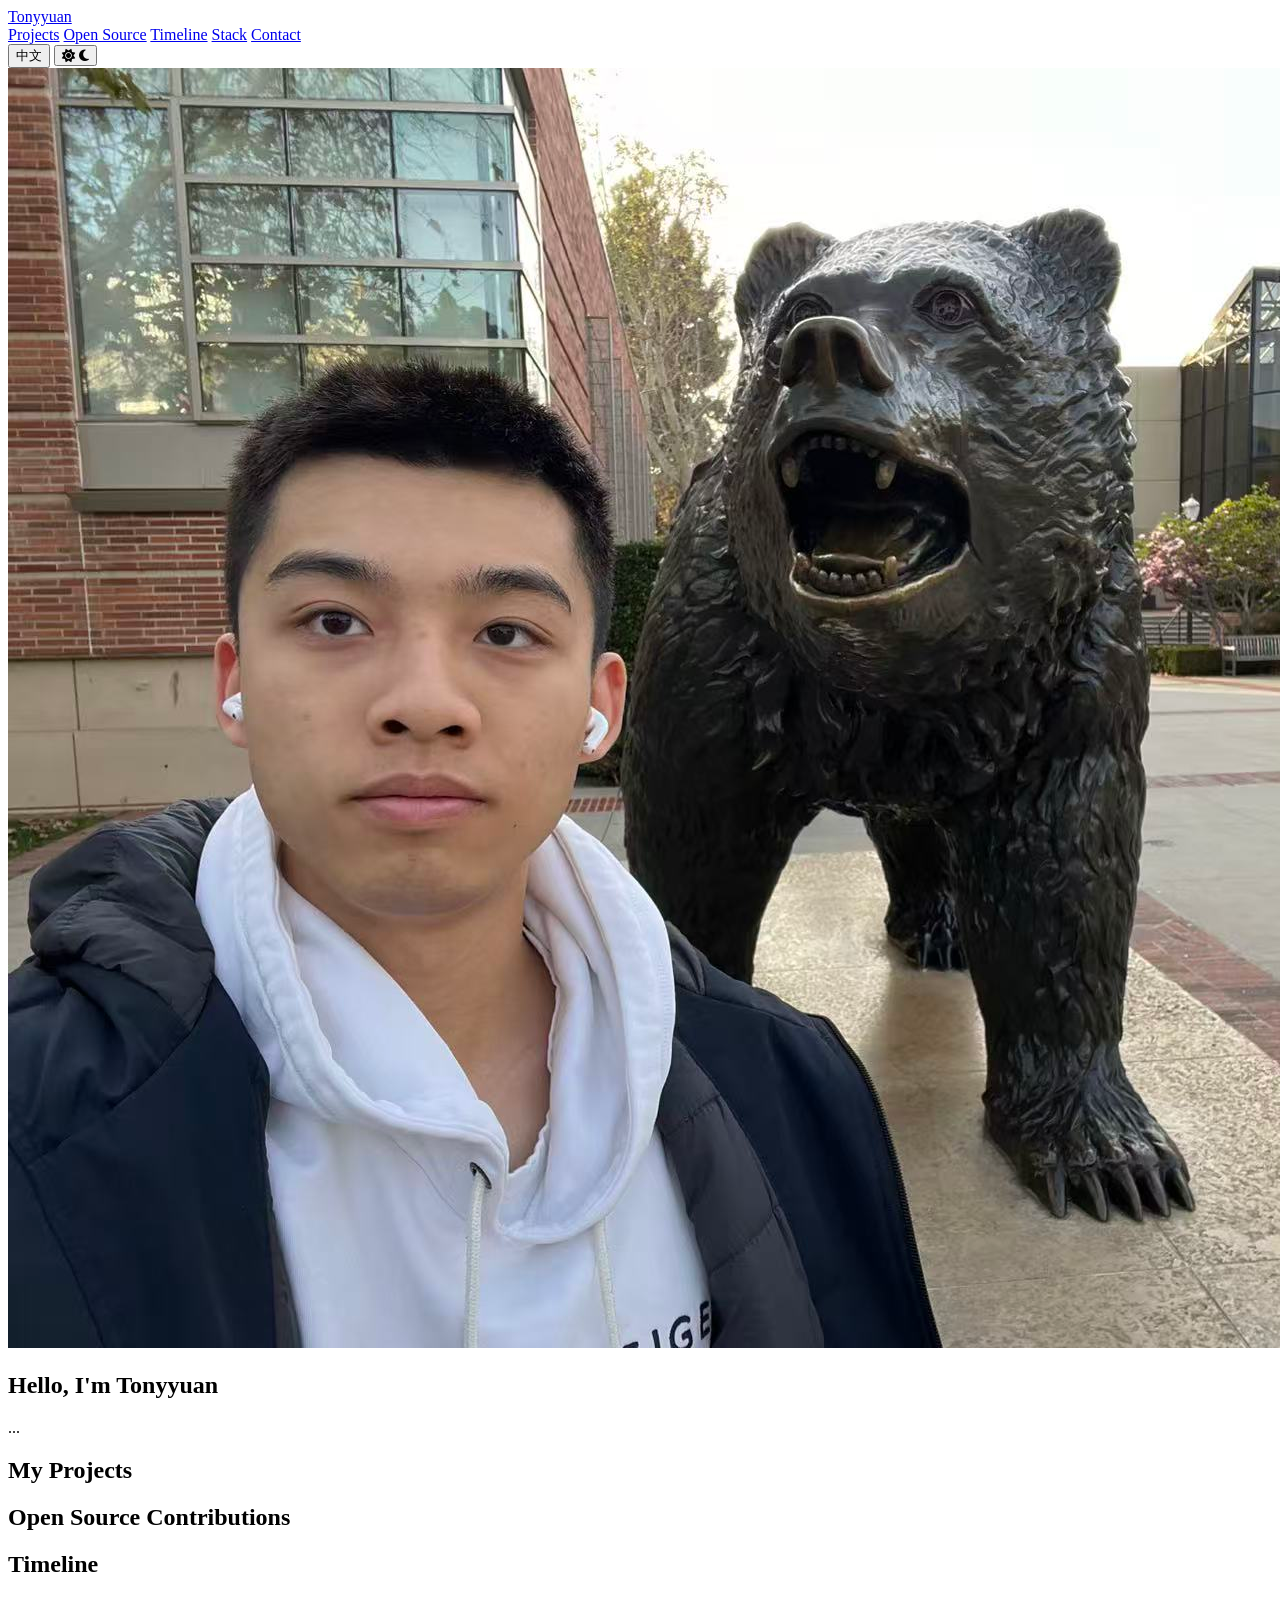
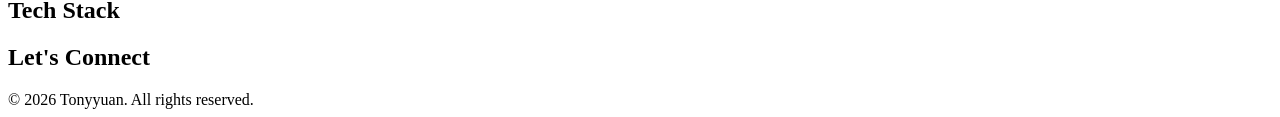
==== index.html @ 903108eb "update homepage content" ====
<!DOCTYPE html>
<html lang="en" data-theme="light">
<head>
  <meta charset="UTF-8">
  <meta name="viewport" content="width=device-width, initial-scale=1.0">
  <title>Tonyyuan's Homepage</title>
  
  <script>
    const savedTheme = localStorage.getItem('theme') || (window.matchMedia('(prefers-color-scheme: dark)').matches ? 'dark' : 'light');
    document.documentElement.setAttribute('data-theme', savedTheme);
  </script>

  <link rel="stylesheet" href="assets/css/style.css">
  <link rel="stylesheet" href="https://cdn.bootcdn.net/ajax/libs/font-awesome/6.4.0/css/all.min.css">
</head>
<body>
  <nav>
    <div class="container nav-container">
      <a href="#" class="logo">
        <span class="logo-text">Tonyyuan</span>
        <div class="logo-dot"></div>
      </a>
      
      <div class="nav-actions">
        <div class="nav-links">
          <a href="#projects" data-i18n="nav.projects">Projects</a>
          <a href="#opensource" data-i18n="nav.opensource">Open Source</a>
          <a href="#timeline" data-i18n="nav.timeline">Timeline</a>
          <a href="#skills" data-i18n="nav.skills">Stack</a>
          <a href="#contact" data-i18n="nav.contact">Contact</a>
        </div>
        
        <div class="nav-controls">
          <button class="control-btn lang-toggle" aria-label="Toggle Language">中文</button>
          <button class="control-btn theme-toggle" aria-label="Toggle Theme">
            <i class="fas fa-sun sun-icon"></i>
            <i class="fas fa-moon moon-icon"></i>
          </button>
        </div>
      </div>
    </div>
  </nav>

  <section class="intro">
    <div class="bg-decoration"></div>
    <div class="container flex-center column">
      <div class="avatar-container">
        <img src="assets/images/Avatar.jpg" alt="Avatar" class="avatar" data-i18n="intro.avatarAlt">
        <div class="avatar-glow"></div>
      </div>
      <h1 class="gradient-text" data-i18n="intro.title">Hello, I'm Tonyyuan</h1>
      <p class="subtitle" data-i18n="intro.desc">...</p>
    </div>
  </section>

  <section id="projects" class="section-padding">
    <div class="container">
      <h2 data-i18n="projects.title">My Projects</h2>
      <div class="projects-grid"></div>
    </div>
  </section>

  <section id="opensource" class="section-padding">
    <div class="container">
      <h2 data-i18n="opensource.title">Open Source Contributions</h2>
      <div class="opensource-grid"></div>
    </div>
  </section>

  <section id="timeline" class="section-padding">
    <div class="container">
      <h2 data-i18n="timeline.title">Timeline</h2>
      <div class="timeline-container"></div>
    </div>
  </section>

  <section id="skills" class="section-padding">
    <div class="container">
      <h2 data-i18n="skills.title">Tech Stack</h2>
      <div class="skills-wrapper"></div>
    </div>
  </section>

  <section id="contact" class="contact section-padding">
    <div class="container">
      <h2 data-i18n="contact.title">Let's Connect</h2> 
      <div class="contact-links"></div>
    </div>
  </section>

  <footer data-i18n="footer.copyright">© 2026 Tonyyuan. All rights reserved.</footer>

  <script src="assets/js/i18n.js"></script>
  <script src="assets/js/main.js"></script>
</body>
</html>
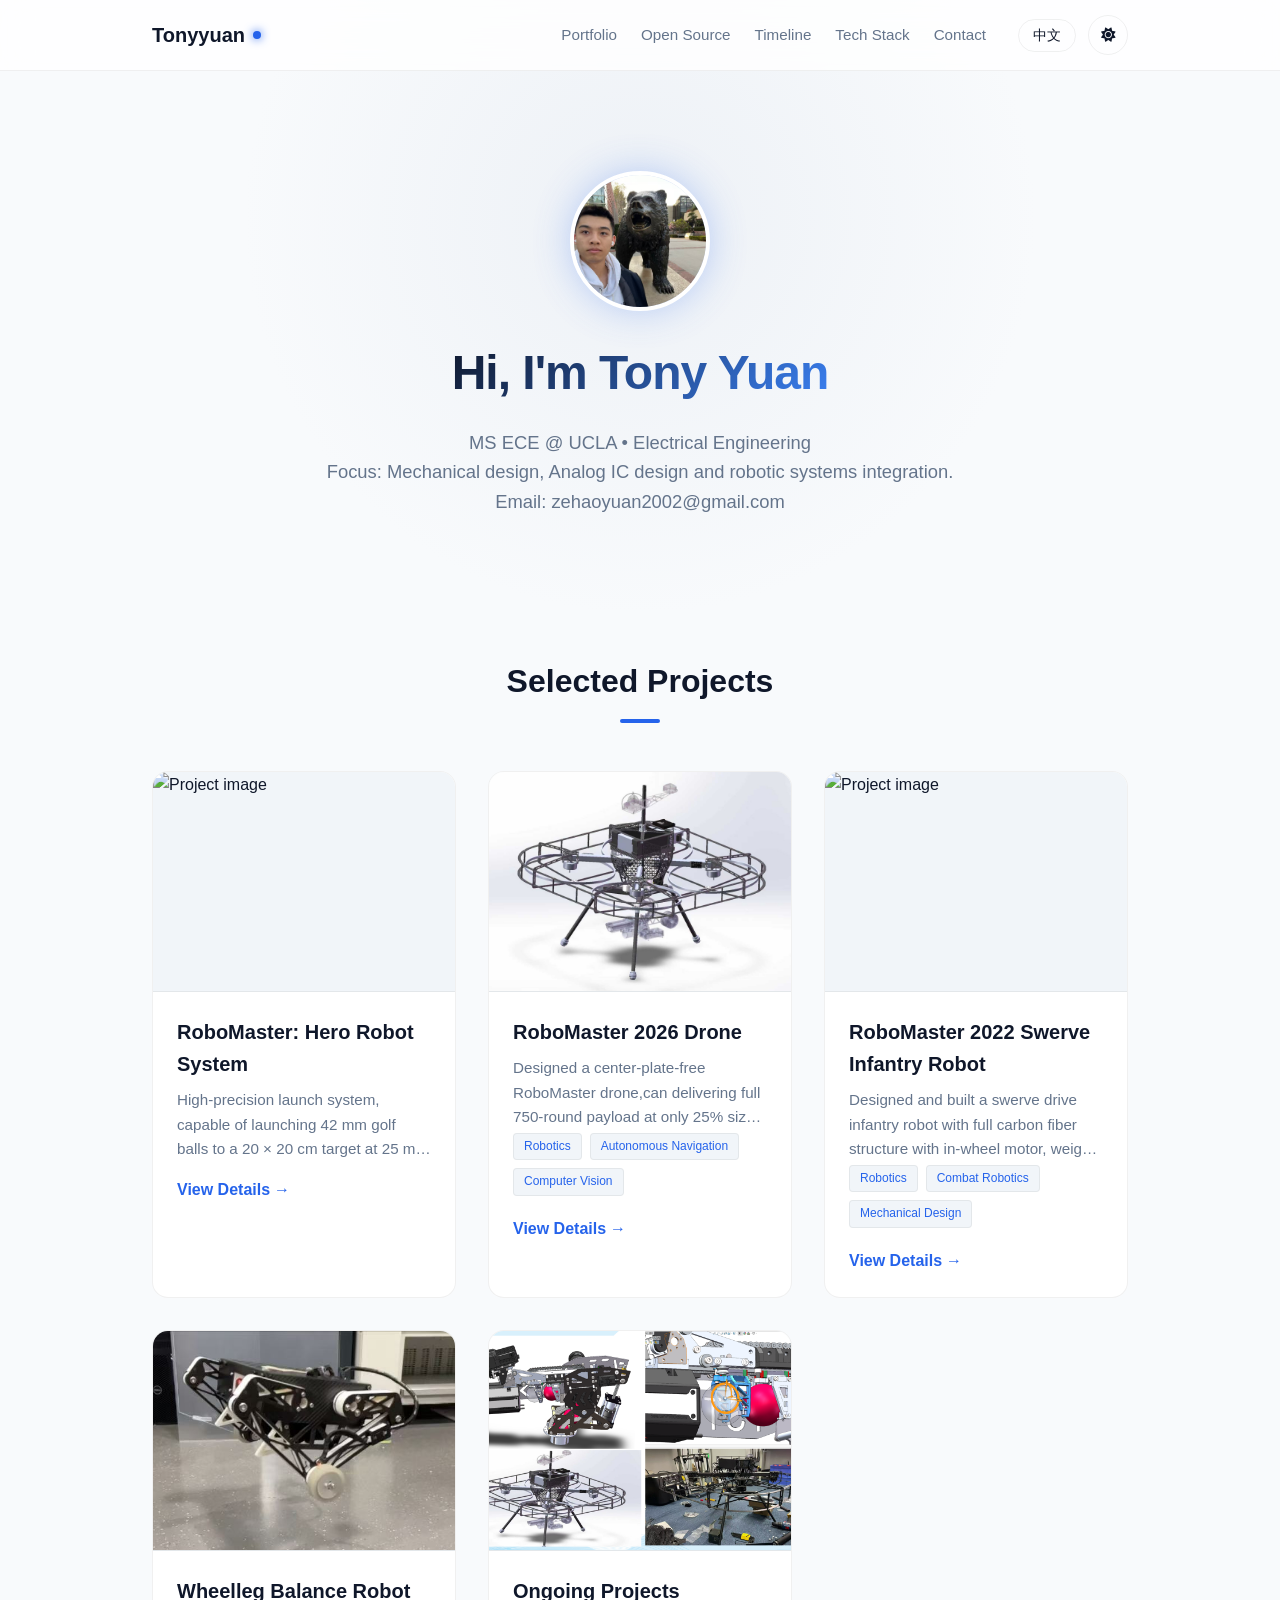
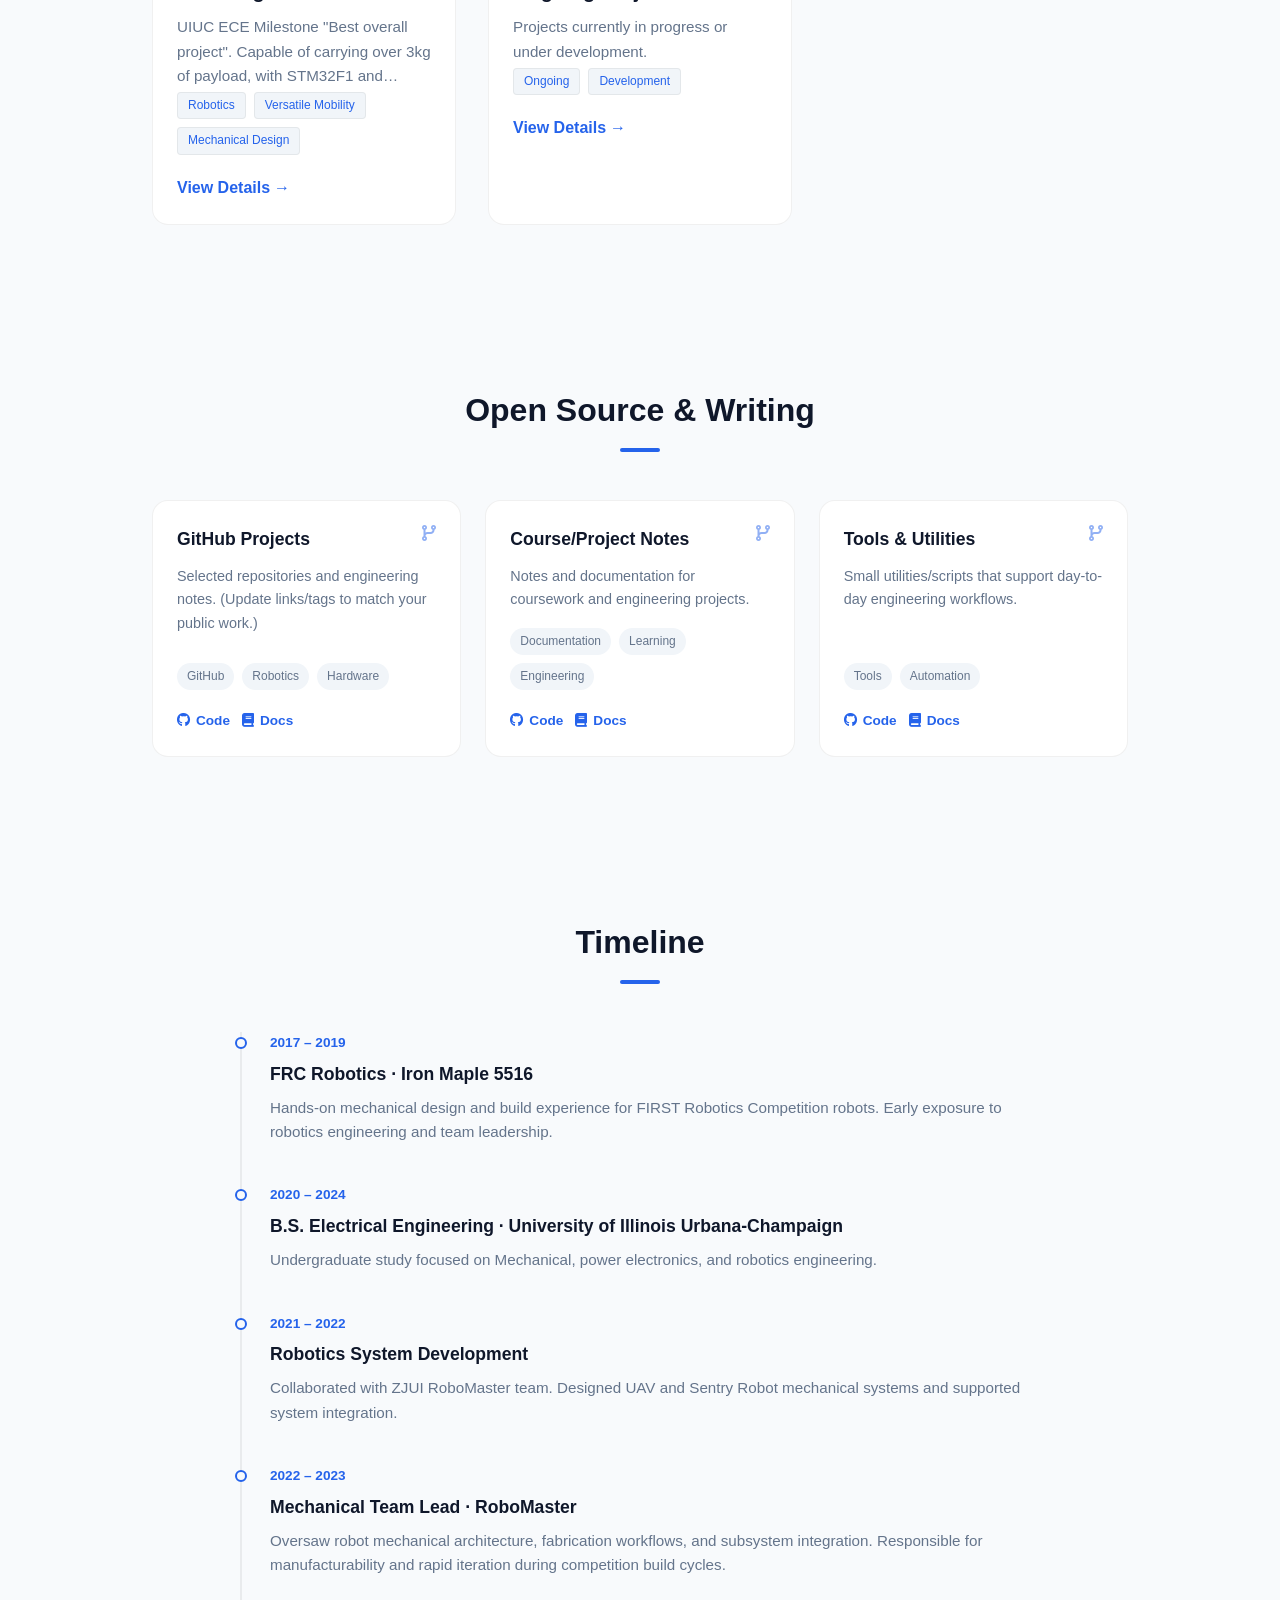
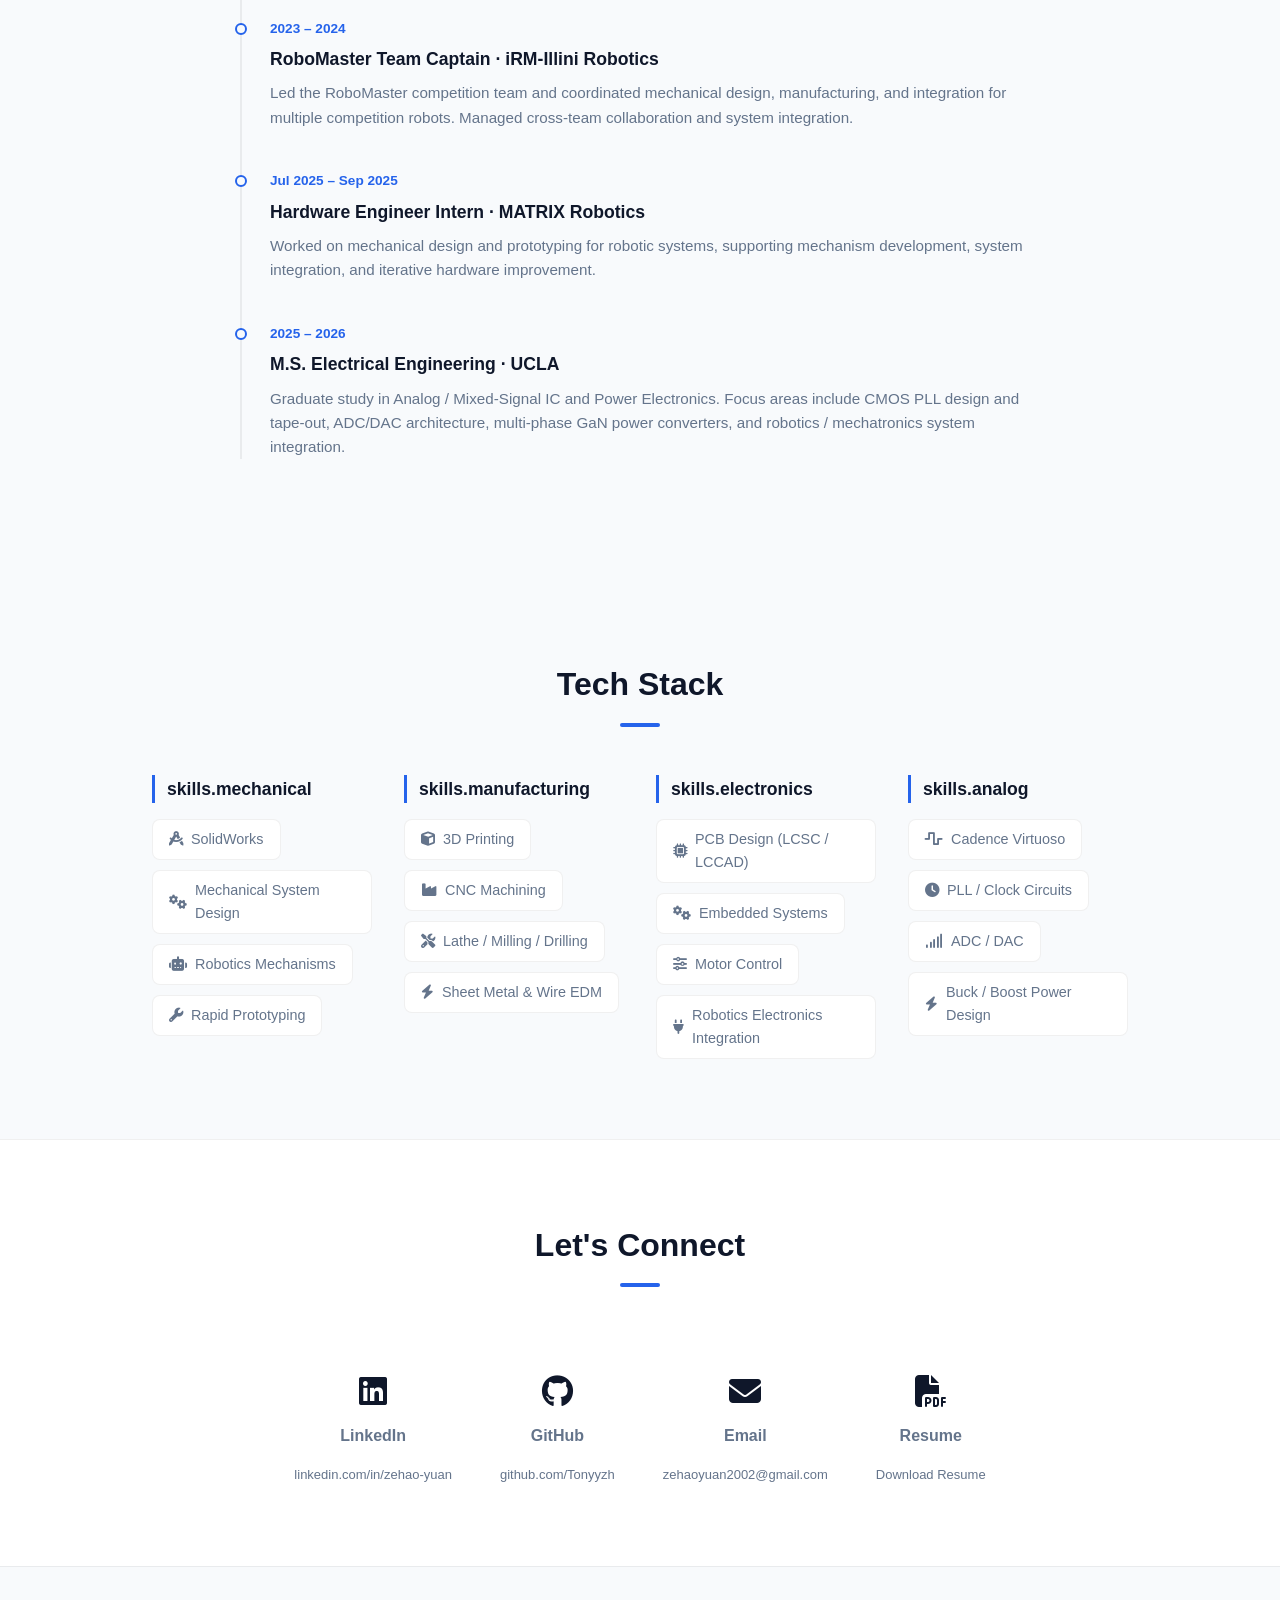
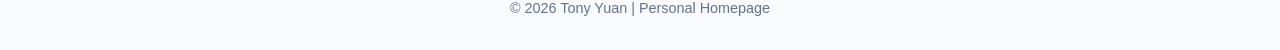
==== commit 808b1356: "update hero project page" ====
--- a/index.html
+++ b/index.html
@@ -11,7 +11,7 @@
   </script>
 
   <link rel="stylesheet" href="assets/css/style.css">
-  <link rel="stylesheet" href="https://cdn.bootcdn.net/ajax/libs/font-awesome/6.4.0/css/all.min.css">
+  <link rel="stylesheet" href="https://cdnjs.cloudflare.com/ajax/libs/font-awesome/6.4.0/css/all.min.css">
 </head>
 <body>
   <nav>
--- a/assets/css/style.css
+++ b/assets/css/style.css
@@ -0,0 +1,757 @@
+/* =========================================
+   1. Design Token & Themes
+   ========================================= */
+:root {
+  /* 基础参数 */
+  --font-main: -apple-system, BlinkMacSystemFont, "Segoe UI", Roboto, "Helvetica Neue", Arial, sans-serif;
+  --radius-md: 16px;
+  --radius-full: 999px;
+  --container-width: 1024px;
+  --transition-base: 0.3s cubic-bezier(0.4, 0, 0.2, 1);
+  
+  /* [Light Mode] 默认日间模式变量 */
+  --bg-body: #f8fafc;
+  --bg-card: #ffffff;
+  --bg-glass: rgba(255, 255, 255, 0.8);
+  --bg-hover: #f1f5f9;
+  
+  --text-main: #0f172a;
+  --text-muted: #64748b;
+  --text-invert: #ffffff;
+  
+  --primary: #2563eb;       /* 核心蓝 */
+  --primary-glow: rgba(37, 99, 235, 0.2);
+  
+  --border-light: rgba(0, 0, 0, 0.06);
+  --shadow-sm: 0 1px 2px rgba(0, 0, 0, 0.05);
+  --shadow-card: 0 4px 6px -1px rgba(0, 0, 0, 0.05), 0 2px 4px -1px rgba(0, 0, 0, 0.03);
+  --shadow-hover: 0 20px 25px -5px rgba(0, 0, 0, 0.1), 0 10px 10px -5px rgba(0, 0, 0, 0.04);
+  
+  --gradient-title: linear-gradient(135deg, #0f172a 0%, #3b82f6 100%);
+  --decoration-blob: #e2e8f0;
+}
+
+/* [Dark Mode] 深色模式变量覆盖 */
+[data-theme="dark"] {
+  --bg-body: #0f172a;       /* 深岩灰背景 */
+  --bg-card: #1e293b;       /* 稍亮的卡片背景 */
+  --bg-glass: rgba(15, 23, 42, 0.8);
+  --bg-hover: #334155;
+  
+  --text-main: #f1f5f9;     /* 亮灰白 */
+  --text-muted: #94a3b8;    /* 柔和灰 */
+  
+  --primary: #60a5fa;       /* 亮蓝，暗色下更显眼 */
+  --primary-glow: rgba(96, 165, 250, 0.25);
+  
+  --border-light: rgba(255, 255, 255, 0.08);
+  --shadow-sm: 0 1px 2px rgba(0, 0, 0, 0.3);
+  --shadow-card: 0 4px 6px -1px rgba(0, 0, 0, 0.4);
+  --shadow-hover: 0 20px 25px -5px rgba(0, 0, 0, 0.5), 0 0 20px rgba(96, 165, 250, 0.15); /* 加点蓝色光晕 */
+  
+  --gradient-title: linear-gradient(135deg, #f8fafc 0%, #60a5fa 100%);
+  --decoration-blob: #1e293b;
+}
+
+/* =========================================
+   2. Global Reset & Layout
+   ========================================= */
+* { margin: 0; padding: 0; box-sizing: border-box; }
+
+body {
+  font-family: var(--font-main);
+  background-color: var(--bg-body);
+  color: var(--text-main);
+  line-height: 1.6;
+  /* 关键：平滑过渡背景色和文字颜色 */
+  transition: background-color 0.4s ease, color 0.4s ease;
+  overflow-x: hidden;
+}
+
+/* 新增：全局图片约束，防止图片撑破布局 */
+img {
+  max-width: 100%;
+  height: auto;
+  display: block;
+}
+
+a { text-decoration: none; color: inherit; transition: var(--transition-base); }
+ul { list-style: none; }
+
+.container {
+  max-width: var(--container-width);
+  margin: 0 auto;
+  padding: 0 24px;
+}
+
+.section-padding { padding: 80px 0; }
+.flex-center { display: flex; align-items: center; justify-content: center; }
+.column { flex-direction: column; }
+
+/* 滚动条美化 */
+::-webkit-scrollbar { width: 8px; }
+::-webkit-scrollbar-track { background: var(--bg-body); }
+::-webkit-scrollbar-thumb { background: var(--text-muted); border-radius: 4px; opacity: 0.5; }
+
+/* =========================================
+   3. Navigation (Glassmorphism)
+   ========================================= */
+nav {
+  position: sticky;
+  top: 0;
+  z-index: 100;
+  background: var(--bg-glass);
+  backdrop-filter: blur(16px);
+  -webkit-backdrop-filter: blur(16px);
+  border-bottom: 1px solid var(--border-light);
+  transition: background-color 0.4s ease, border-color 0.4s ease;
+}
+
+.nav-container {
+  height: 70px;
+  display: flex;
+  justify-content: space-between;
+  align-items: center;
+}
+
+.logo {
+  display: flex;
+  align-items: center;
+  gap: 8px;
+  font-weight: 700;
+  font-size: 1.25rem;
+  color: var(--text-main);
+}
+
+.logo-dot {
+  width: 8px;
+  height: 8px;
+  background: var(--primary);
+  border-radius: 50%;
+  box-shadow: 0 0 10px var(--primary);
+}
+
+.nav-actions { display: flex; align-items: center; gap: 32px; }
+
+.nav-links { display: flex; gap: 24px; }
+.nav-links a {
+  font-size: 0.95rem;
+  font-weight: 500;
+  color: var(--text-muted);
+  position: relative;
+}
+.nav-links a:hover, .nav-links a.active { color: var(--primary); }
+
+.nav-controls { display: flex; align-items: center; gap: 12px; }
+
+/* 按钮通用样式 */
+.control-btn {
+  background: transparent;
+  border: 1px solid var(--border-light);
+  color: var(--text-main);
+  padding: 6px 14px;
+  border-radius: 20px;
+  cursor: pointer;
+  font-size: 0.9rem;
+  transition: all 0.3s ease;
+  display: flex;
+  align-items: center;
+  justify-content: center;
+}
+
+.control-btn:hover {
+  background: var(--bg-hover);
+  border-color: var(--primary);
+  color: var(--primary);
+}
+
+/* 主题切换按钮特殊处理 */
+.theme-toggle {
+  width: 36px;
+  height: 36px;
+  padding: 0;
+  border-radius: 50%;
+  position: relative;
+  overflow: hidden;
+}
+
+.theme-toggle i {
+  position: absolute;
+  transition: transform 0.5s cubic-bezier(0.68, -0.55, 0.27, 1.55), opacity 0.5s;
+}
+
+/* 图标切换动画逻辑 */
+[data-theme="light"] .moon-icon { transform: translateY(20px) rotate(90deg); opacity: 0; }
+[data-theme="light"] .sun-icon { transform: translateY(0) rotate(0); opacity: 1; }
+[data-theme="dark"] .sun-icon { transform: translateY(-20px) rotate(-90deg); opacity: 0; }
+[data-theme="dark"] .moon-icon { transform: translateY(0) rotate(0); opacity: 1; }
+
+/* =========================================
+   4. Hero Section / Intro
+   ========================================= */
+.intro {
+  padding: 100px 0 60px;
+  position: relative;
+  text-align: center;
+}
+
+/* 背景装饰球 */
+.bg-decoration {
+  position: absolute;
+  top: -50%;
+  left: 50%;
+  transform: translateX(-50%);
+  width: 800px;
+  height: 800px;
+  background: radial-gradient(circle, var(--decoration-blob) 0%, transparent 70%);
+  opacity: 0.5;
+  z-index: -1;
+  pointer-events: none;
+}
+
+.avatar-container {
+  position: relative;
+  margin-bottom: 24px;
+}
+
+.avatar {
+  width: 140px;
+  height: 140px;
+  border-radius: 50%;
+  object-fit: cover;
+  border: 4px solid var(--bg-card);
+  position: relative;
+  z-index: 2;
+  flex-shrink: 0; /* 防止头像被挤压 */
+}
+
+.avatar-glow {
+  position: absolute;
+  inset: 0;
+  border-radius: 50%;
+  background: var(--primary);
+  filter: blur(25px);
+  opacity: 0.4;
+  z-index: 1;
+  transform: scale(0.9);
+  transition: opacity 0.3s;
+}
+.avatar-container:hover .avatar-glow { opacity: 0.7; }
+
+.gradient-text {
+  font-size: 3rem;
+  font-weight: 800;
+  margin-bottom: 16px;
+  background: var(--gradient-title);
+  -webkit-background-clip: text;
+  background-clip: text;
+  color: transparent; /* 关键：文字透明显示背景渐变 */
+  letter-spacing: -1px;
+}
+
+.subtitle {
+  font-size: 1.15rem;
+  color: var(--text-muted);
+  max-width: 700px;
+  margin: 0 auto;
+}
+
+/* =========================================
+   5. Projects Grid & Detail Images
+   ========================================= */
+h2 {
+  font-size: 2rem;
+  text-align: center;
+  margin-bottom: 48px;
+  color: var(--text-main);
+  position: relative;
+  display: inline-block;
+  width: 100%;
+}
+/* 标题下划线 */
+h2::after {
+  content: '';
+  display: block;
+  width: 40px;
+  height: 4px;
+  background: var(--primary);
+  margin: 12px auto 0;
+  border-radius: 2px;
+}
+
+.projects-grid {
+  display: grid;
+  grid-template-columns: repeat(auto-fit, minmax(300px, 1fr));
+  gap: 32px;
+}
+
+.card {
+  background: var(--bg-card);
+  border-radius: var(--radius-md);
+  border: 1px solid var(--border-light);
+  overflow: hidden;
+  transition: var(--transition-base);
+  /* 解决 Safari 下圆角溢出问题 */
+  transform: translateZ(0); 
+}
+
+.card:hover {
+  transform: translateY(-8px);
+  box-shadow: var(--shadow-hover);
+  border-color: var(--primary-glow);
+}
+
+/* 首页项目卡片缩略图 - 优化适配 */
+.project-thumbnail {
+  width: 100%;
+  height: 220px;           /* 调整高度，显示更佳 */
+  object-fit: cover;       /* 填满容器，防止拉伸 */
+  object-position: center; /* 居中裁剪 */
+  border-bottom: 1px solid var(--border-light);
+  transition: transform 0.5s ease;
+  background-color: var(--bg-hover);
+}
+
+.card:hover .project-thumbnail { transform: scale(1.05); }
+
+.project-info { padding: 24px; }
+
+.project-info h3 {
+  font-size: 1.25rem;
+  margin-bottom: 8px;
+  color: var(--text-main);
+}
+
+.project-info p {
+  font-size: 0.95rem;
+  color: var(--text-muted);
+  margin-bottom: 20px;
+  display: -webkit-box;
+  -webkit-line-clamp: 3;
+  -webkit-box-orient: vertical;
+  overflow: hidden;
+}
+
+.project-link {
+  font-weight: 600;
+  color: var(--primary);
+  display: inline-flex;
+  align-items: center;
+  gap: 4px;
+}
+.project-link::after { content: '→'; transition: transform 0.2s; }
+.project-link:hover::after { transform: translateX(4px); }
+
+/* 子页面：详情大图样式 (新增) */
+.project-img {
+  display: block;
+  width: 100%;             /* 强制宽度撑满容器 */
+  max-width: 100%;         /* 防止超出父容器 */
+  height: auto;            /* 高度自动，保持比例 */
+  object-fit: contain;     /* 保证图片内容完整显示 */
+  border-radius: var(--radius-md);
+  margin: 32px auto;       /* 上下增加间距 */
+  box-shadow: var(--shadow-card);
+  border: 1px solid var(--border-light);
+}
+
+/* =========================================
+   6. Documents & Buttons
+   ========================================= */
+.publish-links-wrapper { text-align: center; }
+
+.publish-links {
+  display: inline-flex;
+  flex-wrap: wrap;
+  gap: 16px;
+  justify-content: center;
+  background: var(--bg-card);
+  padding: 12px;
+  border-radius: var(--radius-full);
+  box-shadow: var(--shadow-sm);
+  border: 1px solid var(--border-light);
+}
+
+.publish-link {
+  padding: 10px 24px;
+  border-radius: var(--radius-full);
+  font-weight: 500;
+  color: var(--text-muted);
+  transition: all 0.3s ease;
+  display: flex;
+  align-items: center;
+  gap: 8px;
+}
+
+.publish-link:hover {
+  background: var(--bg-hover);
+  color: var(--primary);
+  transform: translateY(-2px);
+}
+
+/* =========================================
+   7. Contact & Footer
+   ========================================= */
+.contact {
+  background: var(--bg-card); /* 改为卡片色，不再是大色块 */
+  border-top: 1px solid var(--border-light);
+}
+
+.contact-links {
+  display: flex;
+  justify-content: center;
+  gap: 48px;
+  margin-top: 40px;
+}
+
+.contact-item a {
+  display: flex;
+  flex-direction: column;
+  align-items: center;
+  gap: 12px;
+  color: var(--text-muted);
+}
+
+.contact-item i {
+  font-size: 2rem;
+  transition: transform 0.3s cubic-bezier(0.34, 1.56, 0.64, 1);
+  color: var(--text-main);
+}
+
+.contact-item:hover i {
+  transform: scale(1.2) rotate(8deg);
+  color: var(--primary);
+}
+.contact-item:hover p { color: var(--primary); }
+
+footer {
+  text-align: center;
+  padding: 30px;
+  font-size: 0.9rem;
+  color: var(--text-muted);
+  border-top: 1px solid var(--border-light);
+  background: var(--bg-body);
+}
+
+
+
+.contact-title{
+  font-weight:600;
+  margin:4px 0;
+}
+
+.contact-info{
+  font-size:13px;
+  color:var(--text-muted);
+  word-break:break-all;
+}
+
+/* =========================================
+   8. Mobile Responsive
+   ========================================= */
+@media (max-width: 768px) {
+  .nav-links { display: none; } /* 暂时简化手机端 */
+  
+  .intro { padding-top: 60px; }
+  .gradient-text { font-size: 2.2rem; }
+
+  /* 手机端图片适配 */
+  .avatar {
+    width: 120px;
+    height: 120px;
+  }
+  .project-thumbnail {
+    height: 180px;
+  }
+  .project-img {
+    margin: 20px auto;
+    border-radius: 8px;
+  }
+  
+  .publish-links {
+    flex-direction: column;
+    border-radius: var(--radius-md);
+    width: 100%;
+  }
+  
+  .contact-links {
+    gap: 24px;
+    flex-wrap: wrap;
+  }
+}
+
+
+/* Paste this AFTER your existing CSS */
+
+/* =========================================
+   9. Open Source Section (New)
+   ========================================= */
+.opensource-grid {
+  display: grid;
+  grid-template-columns: repeat(auto-fit, minmax(300px, 1fr));
+  gap: 24px;
+}
+
+.os-card {
+  background: var(--bg-card);
+  border: 1px solid var(--border-light);
+  border-radius: var(--radius-md);
+  padding: 24px;
+  transition: var(--transition-base);
+  display: flex;
+  flex-direction: column;
+  height: 100%;
+}
+
+.os-card:hover {
+  transform: translateY(-5px);
+  border-color: var(--primary);
+  box-shadow: var(--shadow-card);
+}
+
+.os-header {
+  display: flex;
+  align-items: flex-start;
+  justify-content: space-between;
+  margin-bottom: 12px;
+}
+
+.os-title {
+  font-size: 1.1rem;
+  font-weight: 700;
+  color: var(--text-main);
+}
+
+.os-desc {
+  font-size: 0.9rem;
+  color: var(--text-muted);
+  margin-bottom: 16px;
+  flex-grow: 1;
+}
+
+.os-tags {
+  display: flex;
+  flex-wrap: wrap;
+  gap: 8px;
+  margin-bottom: 20px;
+}
+
+.os-tag {
+  font-size: 0.75rem;
+  padding: 4px 10px;
+  background: var(--bg-hover);
+  color: var(--text-muted);
+  border-radius: 20px;
+}
+
+.os-actions {
+  display: flex;
+  gap: 12px;
+}
+
+.os-btn {
+  font-size: 0.85rem;
+  font-weight: 600;
+  color: var(--primary);
+  display: flex;
+  align-items: center;
+  gap: 6px;
+}
+.os-btn:hover { text-decoration: underline; }
+
+/* =========================================
+   10. Timeline Section (New)
+   ========================================= */
+.timeline-container {
+  position: relative;
+  max-width: 800px;
+  margin: 0 auto;
+  padding-left: 30px;
+}
+
+/* Vertical Line */
+.timeline-container::before {
+  content: '';
+  position: absolute;
+  left: 0;
+  top: 0;
+  bottom: 0;
+  width: 2px;
+  background: var(--border-light);
+}
+
+.timeline-item {
+  position: relative;
+  margin-bottom: 40px;
+}
+
+.timeline-dot {
+  position: absolute;
+  left: -35px; /* Adjust based on padding */
+  top: 5px;
+  width: 12px;
+  height: 12px;
+  background: var(--bg-body);
+  border: 2px solid var(--primary);
+  border-radius: 50%;
+  z-index: 1;
+}
+
+.timeline-date {
+  font-size: 0.85rem;
+  font-weight: 700;
+  color: var(--primary);
+  margin-bottom: 6px;
+  display: block;
+}
+
+.timeline-content h3 {
+  font-size: 1.1rem;
+  margin-bottom: 8px;
+  color: var(--text-main);
+}
+
+.timeline-content p {
+  font-size: 0.95rem;
+  color: var(--text-muted);
+}
+
+/* =========================================
+   11. Tech Stack Section (New)
+   ========================================= */
+.skills-wrapper {
+  display: grid;
+  grid-template-columns: repeat(auto-fit, minmax(200px, 1fr));
+  gap: 32px;
+}
+
+.skill-category h3 {
+  font-size: 1.1rem;
+  margin-bottom: 16px;
+  color: var(--text-main);
+  border-left: 3px solid var(--primary);
+  padding-left: 12px;
+}
+
+.skill-list {
+  display: flex;
+  flex-wrap: wrap;
+  gap: 10px;
+}
+
+.skill-badge {
+  padding: 8px 16px;
+  background: var(--bg-card);
+  border: 1px solid var(--border-light);
+  border-radius: 8px;
+  font-size: 0.9rem;
+  color: var(--text-muted);
+  display: flex;
+  align-items: center;
+  gap: 8px;
+  transition: all 0.2s;
+}
+
+.skill-badge:hover {
+  border-color: var(--primary);
+  color: var(--primary);
+  transform: translateY(-2px);
+}
+
+/* 修复主题切换按钮的点击响应 */
+.theme-toggle {
+  cursor: pointer;
+  z-index: 10; /* 提高层级 */
+  /* 确保按钮有足够空间容纳图标 */
+  width: 40px; 
+  height: 40px;
+  display: flex;
+  align-items: center;
+  justify-content: center;
+}
+
+/* 防止图标拦截鼠标事件，确保点击穿透到 button */
+.theme-toggle i {
+  pointer-events: none; 
+}
+
+/* 确保导航栏层级够高 */
+nav {
+  z-index: 1000;
+}
+
+/* ... Previous CSS ... */
+
+/* =========================================
+   12. Project Tags (New)
+   ========================================= */
+.project-tags {
+  display: flex;
+  flex-wrap: wrap;
+  gap: 8px;
+  margin-bottom: 20px; /* Space between tags and 'View Details' link */
+  margin-top: -12px;   /* Pull closer to description */
+}
+
+.project-tag {
+  font-size: 0.75rem;
+  padding: 3px 10px;
+  background: var(--bg-hover);
+  color: var(--primary);
+  border-radius: 4px;
+  font-weight: 500;
+  border: 1px solid var(--border-light);
+}
+
+/* Adjust paragraph margin in project info to accommodate tags */
+.project-info p {
+  margin-bottom: 16px; 
+}
+
+.image-grid {
+  display: grid;
+  grid-template-columns: repeat(3, 1fr);
+  gap: 8px;
+  margin: 24px 0;
+}
+
+.image-grid img {
+  width: 100%;
+  aspect-ratio: 1 / 1;
+  object-fit: cover;
+  border-radius: 8px;
+  display: block;
+}
+
+.project-img {
+  width: 100%;
+  max-width: 720px;
+  display: block;
+  margin: 30px auto;
+  border-radius: 12px;
+}
+
+.demo-video {
+  width: 70%;
+  max-width: 720px;
+  display: block;
+  margin: 20px auto 0;
+  border-radius: 12px;
+}
+
+
+.video-row{
+  display:flex;
+  gap:20px;
+  margin-top:40px;
+}
+
+.video-block{
+  flex:1;
+}
+
+.video-block video{
+  width:100%;
+  border-radius:10px;
+}
+
